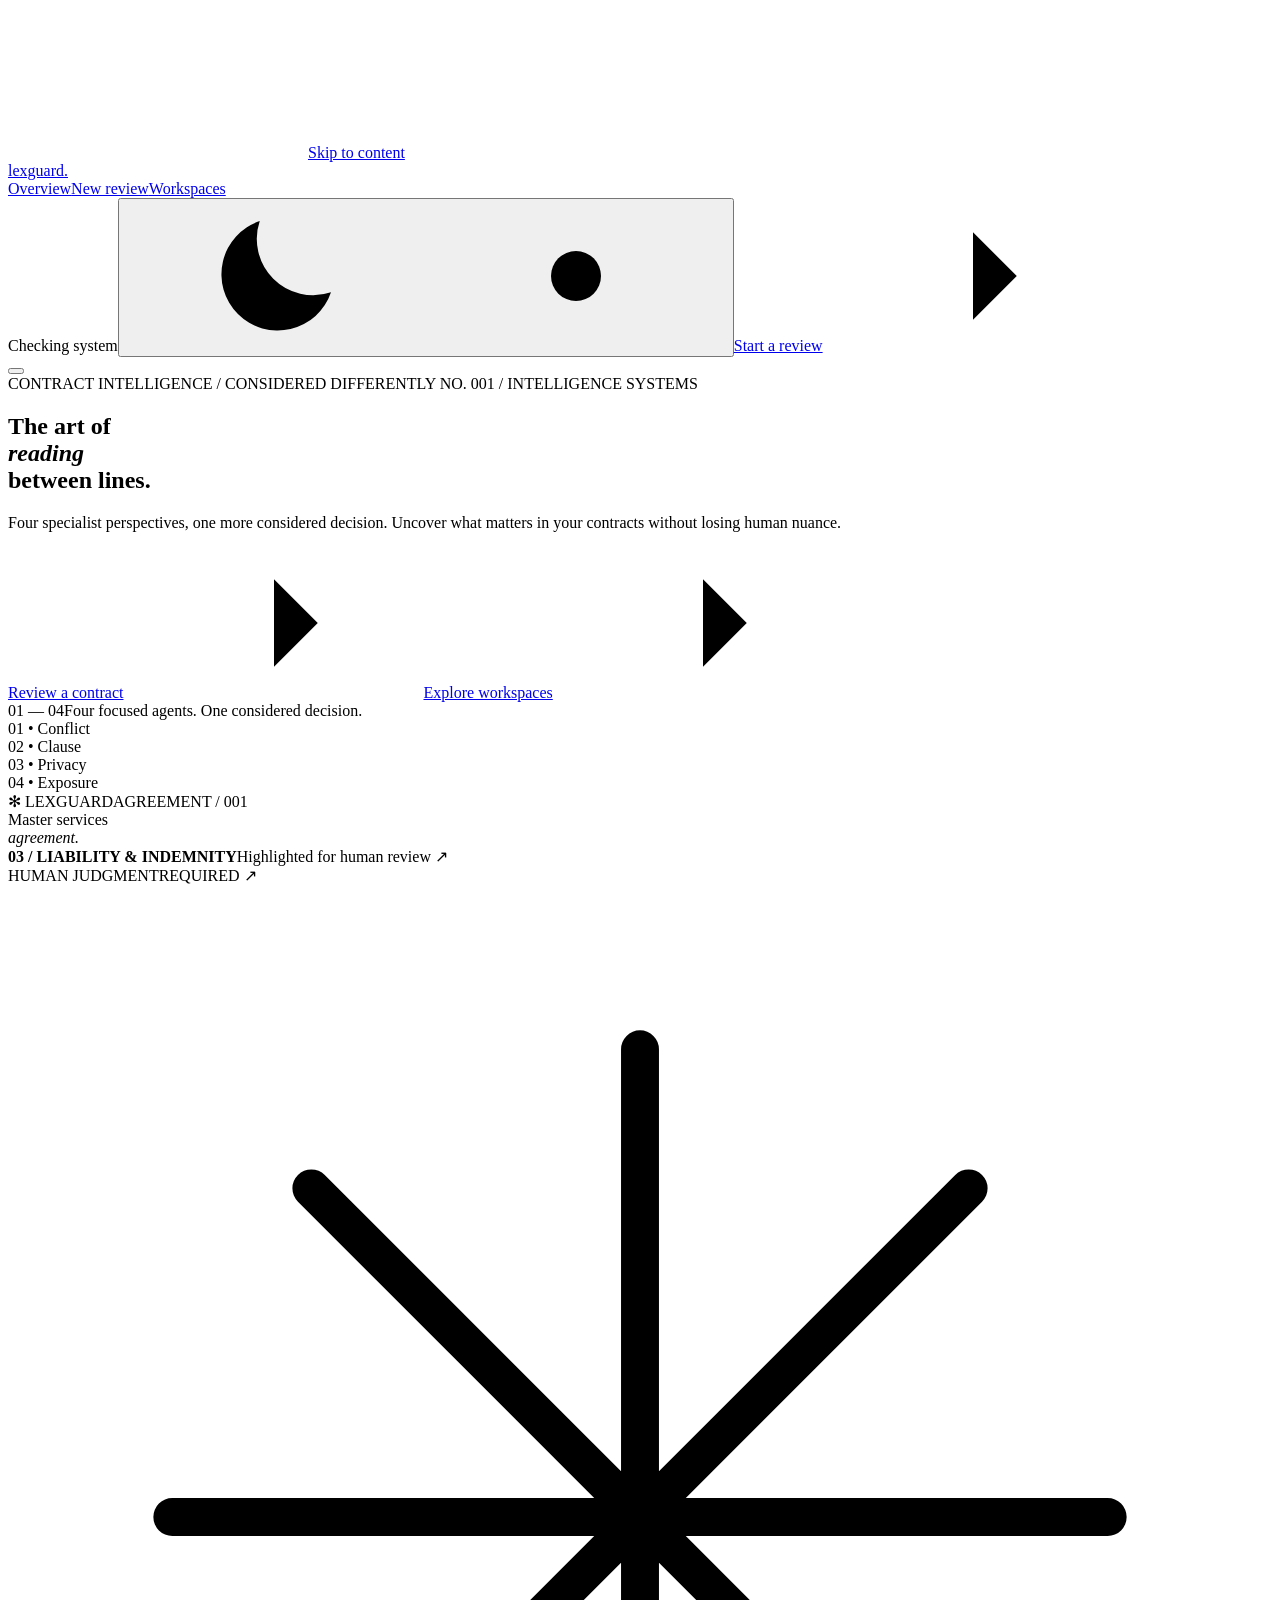
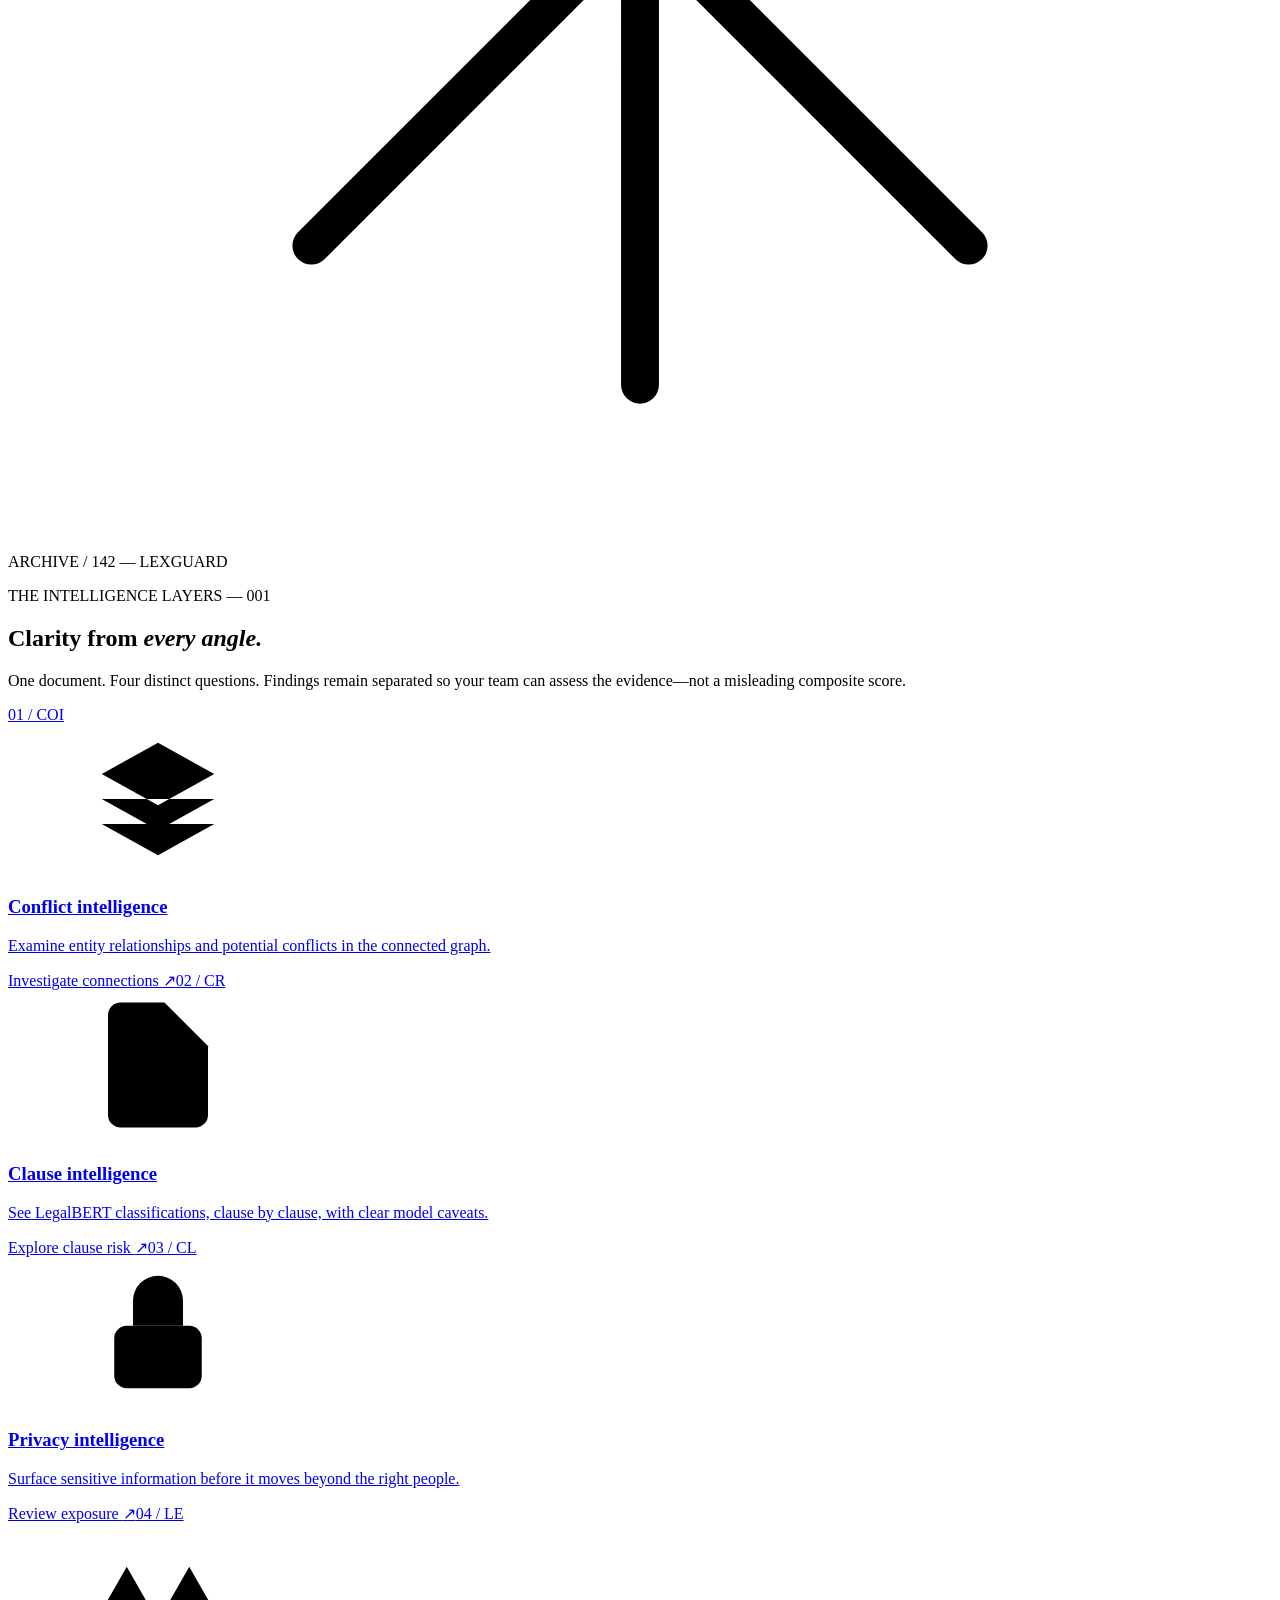
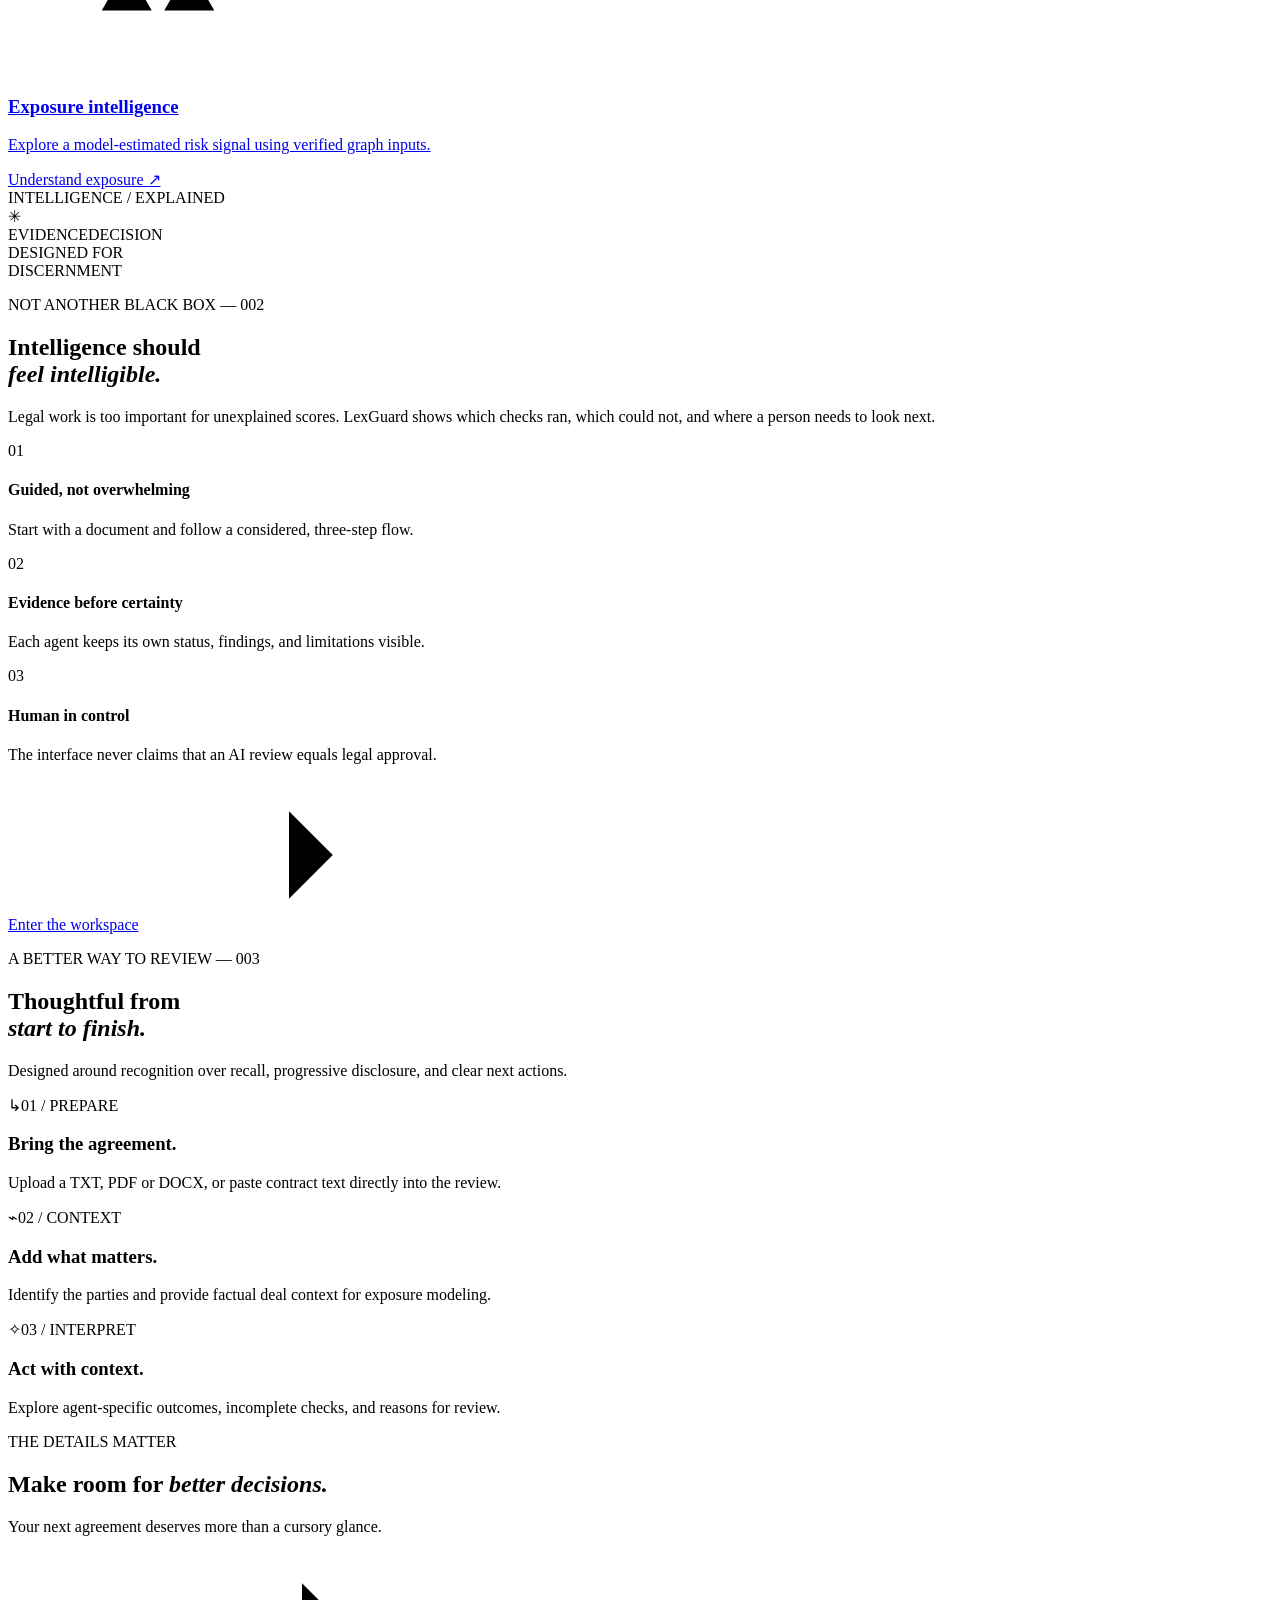
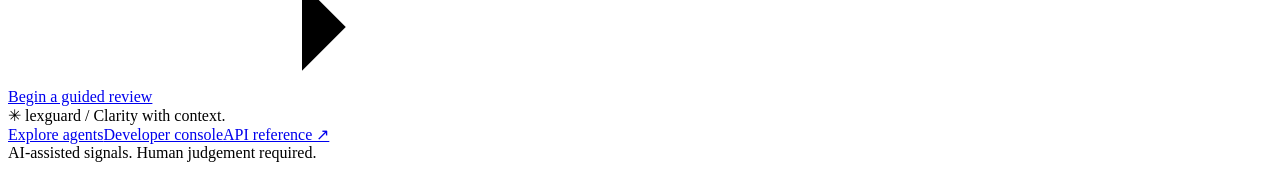
==== web/index.html @ 1002e35b "Import Sem7 LexGuard codebase" ====
<!doctype html><html lang="en" data-theme="dark"><head><meta charset="utf-8"><meta name="viewport" content="width=device-width, initial-scale=1"><meta name="description" content="LexGuard helps legal teams review contracts through specialist conflict, clause, confidentiality, and litigation signals."><meta name="theme-color" content="#141311"><title>Clarity for every contract · LexGuard</title><link rel="preconnect" href="https://fonts.googleapis.com"><link rel="preconnect" href="https://fonts.gstatic.com" crossorigin><link href="https://fonts.googleapis.com/css2?family=DM+Sans:wght@400;500;600;700&family=Instrument+Serif:ital@0;1&display=swap" rel="stylesheet"><link rel="stylesheet" href="/static/styles.css"><script>(function(){try{var t=localStorage.getItem('lexguard-theme');document.documentElement.dataset.theme=t==='light'||t==='dark'?t:(matchMedia('(prefers-color-scheme: light)').matches?'light':'dark')}catch(e){}})();</script><script src="/static/app.js" defer></script><link rel="stylesheet" href="/static/atelier.css"><script src="/static/atelier-motion.js" defer></script></head><body data-page="home"><svg class="icon-defs" xmlns="http://www.w3.org/2000/svg" aria-hidden="true"><symbol id="i-arrow" viewBox="0 0 24 24"><path d="M5 12h14m-7-7 7 7-7 7"/></symbol><symbol id="i-arrow-up" viewBox="0 0 24 24"><path d="M7 17 17 7M7 7h10v10"/></symbol><symbol id="i-moon" viewBox="0 0 24 24"><path d="M20.8 14.6A9 9 0 0 1 9.4 3.2 9 9 0 1 0 20.8 14.6Z"/></symbol><symbol id="i-sun" viewBox="0 0 24 24"><circle cx="12" cy="12" r="4"/><path d="M12 2v2m0 16v2M2 12h2m16 0h2M4.9 4.9l1.4 1.4m11.4 11.4 1.4 1.4m0-14.2-1.4 1.4M6.3 17.7l-1.4 1.4"/></symbol><symbol id="i-shield" viewBox="0 0 24 24"><path d="m12 2 8 4v6c0 5.1-3.2 8.5-8 10-4.8-1.5-8-4.9-8-10V6l8-4Z"/><path d="m9 12 2 2 4-4"/></symbol><symbol id="i-layers" viewBox="0 0 24 24"><path d="m12 3 9 5-9 5-9-5 9-5Zm-9 9 9 5 9-5M3 16l9 5 9-5"/></symbol><symbol id="i-lock" viewBox="0 0 24 24"><rect x="5" y="11" width="14" height="10" rx="2"/><path d="M8 11V7a4 4 0 0 1 8 0v4"/></symbol><symbol id="i-scale" viewBox="0 0 24 24"><path d="M12 3v18m-8-3h16M5 7h14M7 7l-4 7h8L7 7Zm10 0-4 7h8l-4-7Z"/></symbol><symbol id="i-file" viewBox="0 0 24 24"><path d="M13 2H6a2 2 0 0 0-2 2v16a2 2 0 0 0 2 2h12a2 2 0 0 0 2-2V9l-7-7Z"/><path d="M13 2v7h7M8 14h8M8 18h6"/></symbol><symbol id="i-upload" viewBox="0 0 24 24"><path d="M12 16V3m-5 5 5-5 5 5M4 16v4h16v-4"/></symbol><symbol id="i-check" viewBox="0 0 24 24"><path d="m4 12 5 5L20 6"/></symbol><symbol id="i-alert" viewBox="0 0 24 24"><path d="m12 3 10 18H2L12 3Zm0 7v4m0 4h.01"/></symbol><symbol id="i-chevron" viewBox="0 0 24 24"><path d="m6 9 6 6 6-6"/></symbol><symbol id="i-download" viewBox="0 0 24 24"><path d="M12 3v13m-5-5 5 5 5-5M4 18v3h16v-3"/></symbol><symbol id="i-x" viewBox="0 0 24 24"><path d="M5 5l14 14M19 5 5 19"/></symbol><symbol id="i-refresh" viewBox="0 0 24 24"><path d="M20 8a8 8 0 1 0 1 7m-1-7V3m0 5h-5"/></symbol></svg><a class="skip-link" href="#main">Skip to content</a><header class="site-header"><div class="shell header-inner"><a class="brand" href="/" aria-label="LexGuard home"><span class="brand-mark"><span></span></span><span>lexguard<span class="brand-point">.</span></span></a><nav class="desktop-nav" aria-label="Primary navigation"><a href="/" class="nav-link active" aria-current=page>Overview</a><a href="/review" class="nav-link " >New review</a><a href="/workspaces" class="nav-link " >Workspaces</a></nav><div class="header-actions"><span class="live-chip" title="Actual API readiness"><span class="live-dot"></span><span data-system-label>Checking system</span></span><button class="theme-switch" type="button" data-theme-toggle aria-label="Toggle dark and light theme" title="Change theme"><svg class="icon" aria-hidden="true"><use href="#i-moon"></use></svg><svg class="icon" aria-hidden="true"><use href="#i-sun"></use></svg></button><a class="btn btn-small btn-outline" href="/review">Start a review<svg class="icon" aria-hidden="true"><use href="#i-arrow"></use></svg></a></div><button class="menu-toggle" type="button" data-menu-toggle aria-controls="mobile-nav" aria-expanded="false" aria-label="Toggle menu"><span></span><span></span><span></span></button></div><nav id="mobile-nav" class="mobile-nav" aria-label="Mobile navigation" hidden><a href="/">Overview</a><a href="/review">New review</a><a href="/workspaces">Workspaces</a><a href="/results">Latest results</a><a href="/advanced">Developer console</a></nav></header><main id="main"><section class="hero"><div class="hero-grid shell"><div class="hero-copy"><div class="eyebrow"><span class="eyebrow-line"></span> CONTRACT INTELLIGENCE / CONSIDERED DIFFERENTLY <span class="serial">NO. 001 / INTELLIGENCE SYSTEMS</span></div><h1>The art of<br><em>reading</em><br><span class="hero-light">between lines.</span></h1><p class="hero-lede">Four specialist perspectives, one more considered decision. Uncover what matters in your contracts without losing human nuance.</p><div class="hero-actions"><a class="btn btn-primary" href="/review">Review a contract<svg class="icon" aria-hidden="true"><use href="#i-arrow"></use></svg></a><a class="btn btn-quiet" href="/workspaces">Explore workspaces<svg class="icon" aria-hidden="true"><use href="#i-arrow"></use></svg></a></div><div class="hero-bottom"><div class="rule-line"></div><span class="micro-index">01 — 04</span><span>Four focused agents. One considered decision.</span></div></div><div class="hero-art" role="img" aria-label="Illustrative agreement with a highlighted liability clause and four specialist lenses">
<div class="halo halo-one" aria-hidden="true"></div><div class="halo halo-two" aria-hidden="true"></div>
<div class="hero-orb" aria-hidden="true"></div>
<div class="orbit-label orbit-a">01 <span>&bull;</span> Conflict</div><div class="orbit-label orbit-b">02 <span>&bull;</span> Clause</div><div class="orbit-label orbit-c">03 <span>&bull;</span> Privacy</div><div class="orbit-label orbit-d">04 <span>&bull;</span> Exposure</div>
<div class="floating-sheet">
<div class="sheet-head"><span class="sheet-brand">&#10043; LEXGUARD</span><span>AGREEMENT / 001</span></div>
<div class="sheet-title">Master services<br><i>agreement.</i></div>
<div class="paper-rule"></div><div class="sheet-line w94"></div><div class="sheet-line w76"></div><div class="sheet-line w89"></div><div class="sheet-line w65"></div>
<div class="paper-analysis"><div><strong>03 / LIABILITY &amp; INDEMNITY</strong><span>Highlighted for human review &#8599;</span></div></div>
<div class="sheet-line w94"></div><div class="sheet-line w82"></div><div class="sheet-line w60"></div>
<div class="paper-footer"><span>HUMAN JUDGMENT</span><span>REQUIRED &#8599;</span></div>
</div>
<div class="hero-glass" aria-hidden="true"><svg viewBox="0 0 100 100" fill="none" xmlns="http://www.w3.org/2000/svg"><path d="M50 13v74M13 50h74M24 24l52 52M76 24 24 76" stroke="currentColor" stroke-width="3" stroke-linecap="round"/></svg></div>
</div></div><div class="hero-side-index">ARCHIVE / 142 — LEXGUARD</div></section>
<section class="section section-lenses shell" id="capabilities"><div class="section-intro"><div><p class="kicker">THE INTELLIGENCE LAYERS <span>— 001</span></p><h2>Clarity from <em>every angle.</em></h2></div><p>One document. Four distinct questions. Findings remain separated so your team can assess the evidence—not a misleading composite score.</p></div><div class="lens-grid"><a class="lens-card" href="/tools/conflicts"><span class="lens-number">01 / COI</span><div class="lens-icon"><svg class="icon" aria-hidden="true"><use href="#i-layers"></use></svg></div><h3>Conflict intelligence</h3><p>Examine entity relationships and potential conflicts in the connected graph.</p><span class="link-line">Investigate connections <span>↗</span></span></a><a class="lens-card" href="/tools/clauses"><span class="lens-number">02 / CR</span><div class="lens-icon"><svg class="icon" aria-hidden="true"><use href="#i-file"></use></svg></div><h3>Clause intelligence</h3><p>See LegalBERT classifications, clause by clause, with clear model caveats.</p><span class="link-line">Explore clause risk <span>↗</span></span></a><a class="lens-card" href="/tools/confidentiality"><span class="lens-number">03 / CL</span><div class="lens-icon"><svg class="icon" aria-hidden="true"><use href="#i-lock"></use></svg></div><h3>Privacy intelligence</h3><p>Surface sensitive information before it moves beyond the right people.</p><span class="link-line">Review exposure <span>↗</span></span></a><a class="lens-card" href="/tools/litigation"><span class="lens-number">04 / LE</span><div class="lens-icon"><svg class="icon" aria-hidden="true"><use href="#i-scale"></use></svg></div><h3>Exposure intelligence</h3><p>Explore a model-estimated risk signal using verified graph inputs.</p><span class="link-line">Understand exposure <span>↗</span></span></a></div></section>
<section class="feature-band"><div class="shell feature-layout"><div class="feature-art"><div class="feature-art-caption">INTELLIGENCE / EXPLAINED</div><div class="feature-target"><div class="target-ring ring-one"></div><div class="target-ring ring-two"></div><div class="target-ring ring-three"></div><div class="target-cross">✳</div><span class="target-axis target-top">EVIDENCE</span><span class="target-axis target-bottom">DECISION</span></div><div class="feature-seal">DESIGNED FOR<br>DISCERNMENT</div></div><div class="feature-copy"><p class="kicker">NOT ANOTHER BLACK BOX — 002</p><h2>Intelligence should<br><em>feel intelligible.</em></h2><p>Legal work is too important for unexplained scores. LexGuard shows which checks ran, which could not, and where a person needs to look next.</p><div class="feature-list"><div><span>01</span><div><h4>Guided, not overwhelming</h4><p>Start with a document and follow a considered, three-step flow.</p></div></div><div><span>02</span><div><h4>Evidence before certainty</h4><p>Each agent keeps its own status, findings, and limitations visible.</p></div></div><div><span>03</span><div><h4>Human in control</h4><p>The interface never claims that an AI review equals legal approval.</p></div></div></div><a class="btn btn-outline" href="/workspaces">Enter the workspace<svg class="icon" aria-hidden="true"><use href="#i-arrow"></use></svg></a></div></div></section>
<section class="section shell journey"><div class="section-intro"><div><p class="kicker">A BETTER WAY TO REVIEW — 003</p><h2>Thoughtful from<br><em>start to finish.</em></h2></div><p>Designed around recognition over recall, progressive disclosure, and clear next actions.</p></div><div class="journey-steps"><div class="journey-step"><span class="step-symbol">↳</span><span class="step-index">01 / PREPARE</span><h3>Bring the agreement.</h3><p>Upload a TXT, PDF or DOCX, or paste contract text directly into the review.</p></div><div class="journey-step"><span class="step-symbol">⌁</span><span class="step-index">02 / CONTEXT</span><h3>Add what matters.</h3><p>Identify the parties and provide factual deal context for exposure modeling.</p></div><div class="journey-step"><span class="step-symbol">✧</span><span class="step-index">03 / INTERPRET</span><h3>Act with context.</h3><p>Explore agent-specific outcomes, incomplete checks, and reasons for review.</p></div></div></section><section class="cta-section"><div class="shell cta-inner"><div><p class="kicker">THE DETAILS MATTER</p><h2>Make room for <em>better decisions.</em></h2><p>Your next agreement deserves more than a cursory glance.</p></div><a class="btn btn-bright" href="/review">Begin a guided review<svg class="icon" aria-hidden="true"><use href="#i-arrow"></use></svg></a></div></section></main><footer class="site-footer"><div class="shell footer-inner"><div class="footer-brand"><span class="footer-icon">✳</span> lexguard <span class="divider-dot">/</span> Clarity with context.</div><div class="footer-links"><a href="/workspaces">Explore agents</a><a href="/advanced">Developer console</a><a href="/docs" target="_blank" rel="noopener">API reference ↗</a></div><span class="copyright">AI-assisted signals. Human judgement required.</span></div></footer><div id="toast" class="toast" role="status" aria-live="polite" hidden></div></body></html>
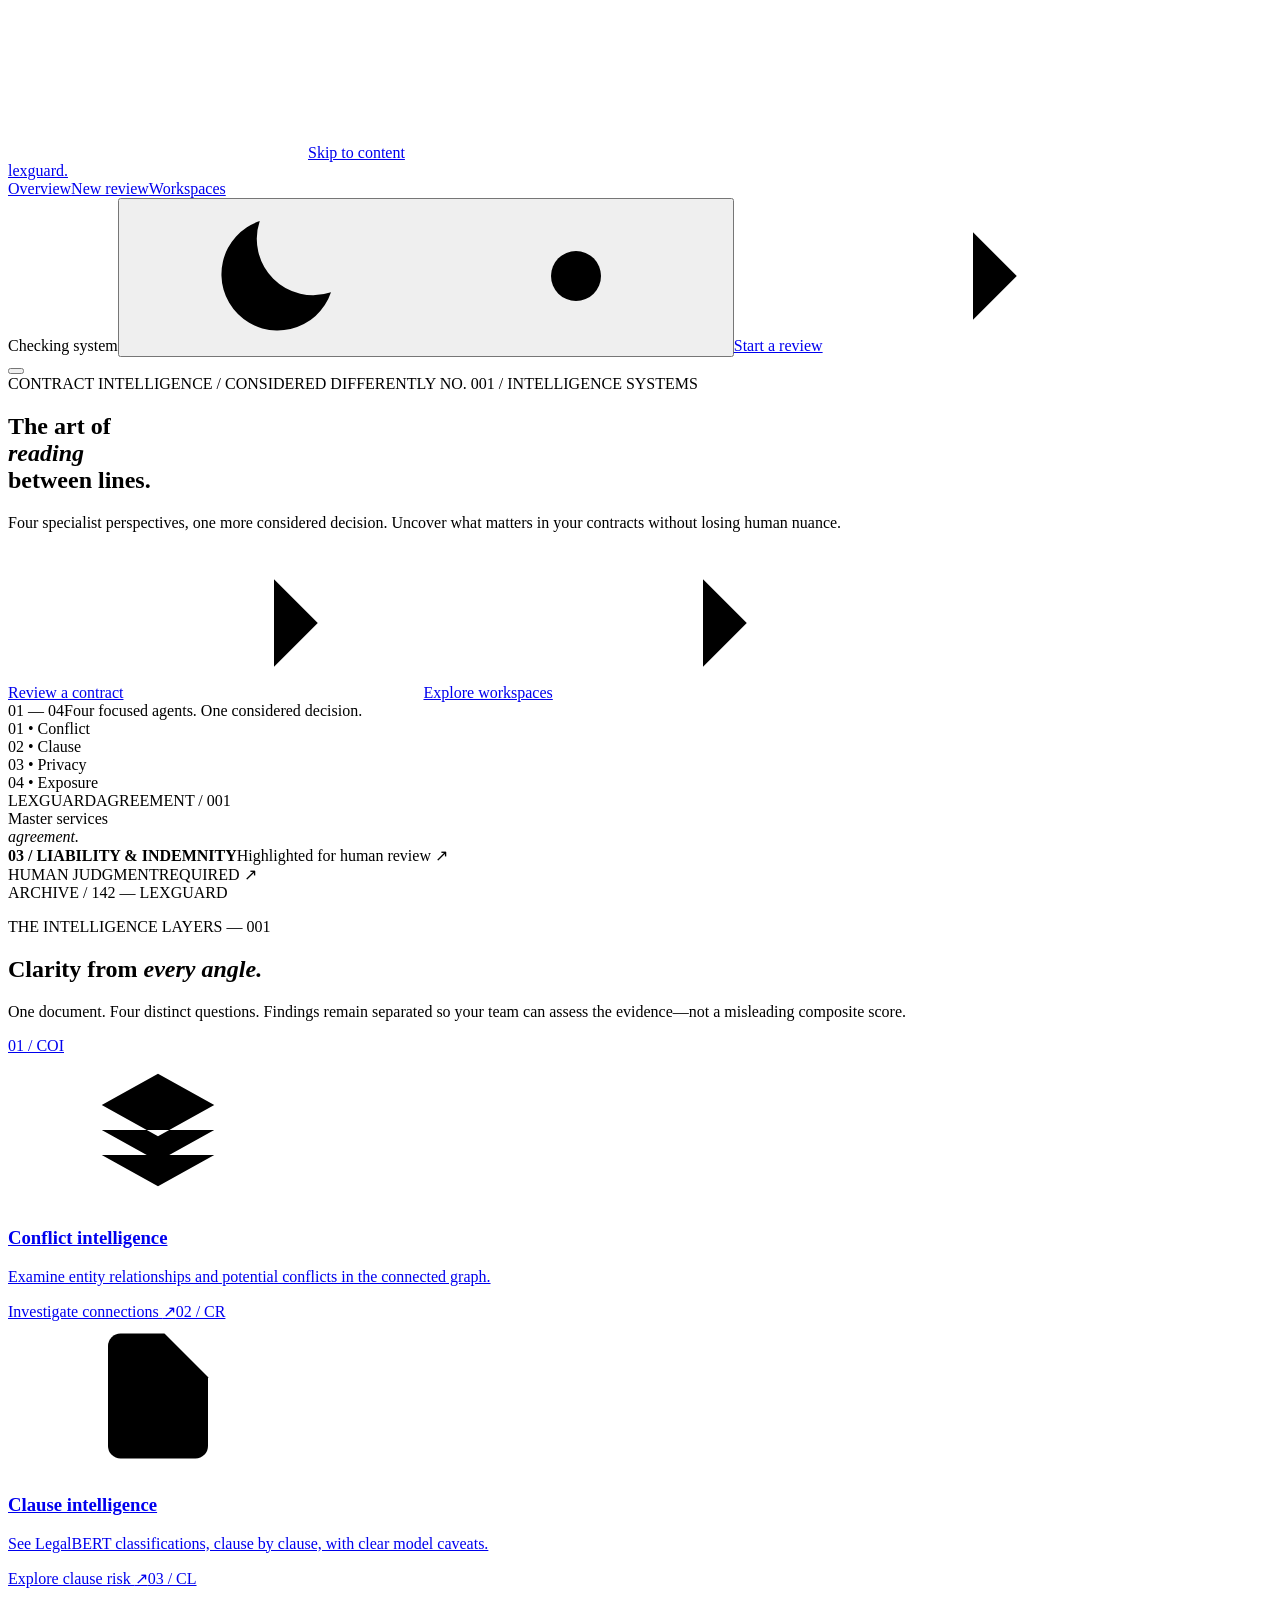
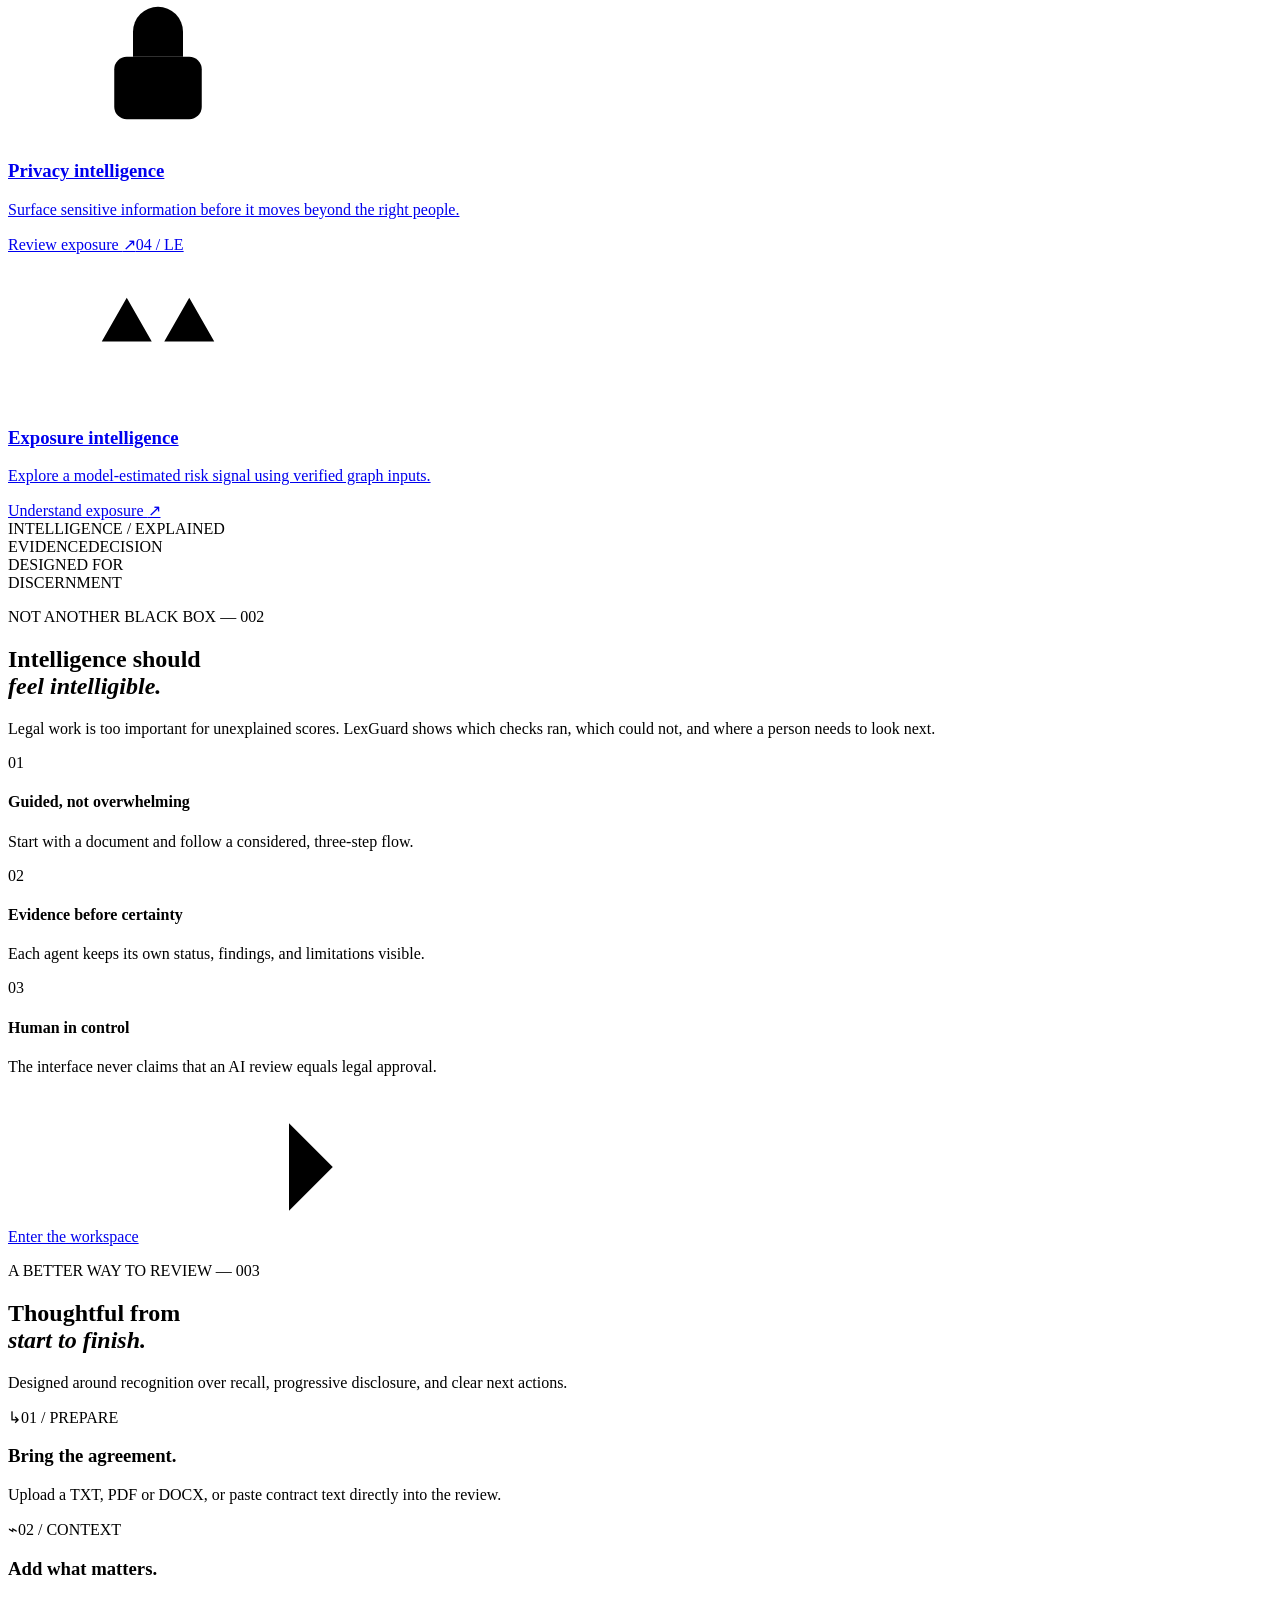
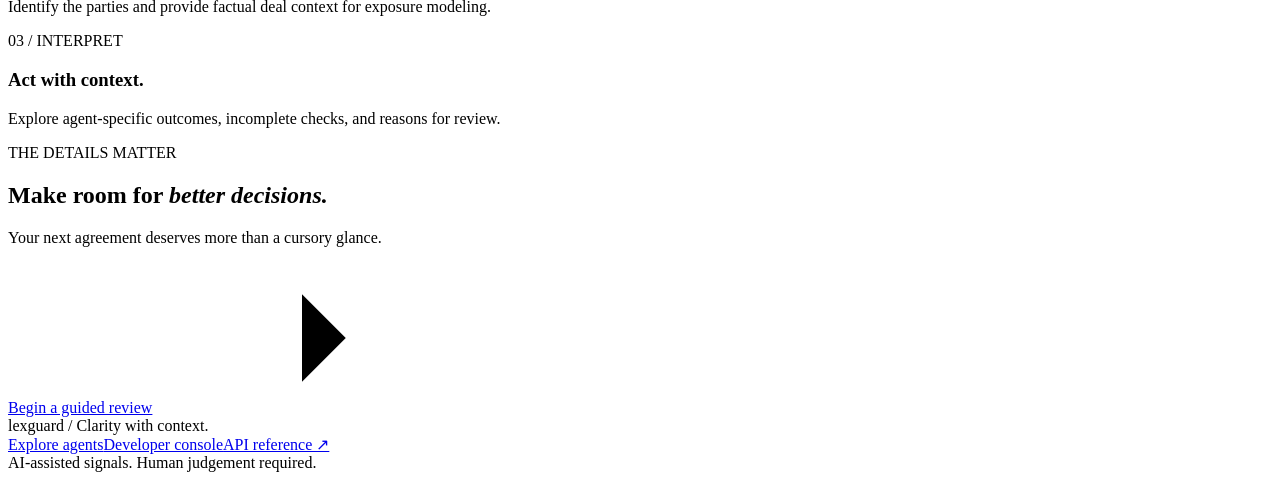
==== commit b7718d25: "updated ui" ====
--- a/web/index.html
+++ b/web/index.html
@@ -1,17 +1,17 @@
-<!doctype html><html lang="en" data-theme="dark"><head><meta charset="utf-8"><meta name="viewport" content="width=device-width, initial-scale=1"><meta name="description" content="LexGuard helps legal teams review contracts through specialist conflict, clause, confidentiality, and litigation signals."><meta name="theme-color" content="#141311"><title>Clarity for every contract · LexGuard</title><link rel="preconnect" href="https://fonts.googleapis.com"><link rel="preconnect" href="https://fonts.gstatic.com" crossorigin><link href="https://fonts.googleapis.com/css2?family=DM+Sans:wght@400;500;600;700&family=Instrument+Serif:ital@0;1&display=swap" rel="stylesheet"><link rel="stylesheet" href="/static/styles.css"><script>(function(){try{var t=localStorage.getItem('lexguard-theme');document.documentElement.dataset.theme=t==='light'||t==='dark'?t:(matchMedia('(prefers-color-scheme: light)').matches?'light':'dark')}catch(e){}})();</script><script src="/static/app.js" defer></script><link rel="stylesheet" href="/static/atelier.css"><script src="/static/atelier-motion.js" defer></script></head><body data-page="home"><svg class="icon-defs" xmlns="http://www.w3.org/2000/svg" aria-hidden="true"><symbol id="i-arrow" viewBox="0 0 24 24"><path d="M5 12h14m-7-7 7 7-7 7"/></symbol><symbol id="i-arrow-up" viewBox="0 0 24 24"><path d="M7 17 17 7M7 7h10v10"/></symbol><symbol id="i-moon" viewBox="0 0 24 24"><path d="M20.8 14.6A9 9 0 0 1 9.4 3.2 9 9 0 1 0 20.8 14.6Z"/></symbol><symbol id="i-sun" viewBox="0 0 24 24"><circle cx="12" cy="12" r="4"/><path d="M12 2v2m0 16v2M2 12h2m16 0h2M4.9 4.9l1.4 1.4m11.4 11.4 1.4 1.4m0-14.2-1.4 1.4M6.3 17.7l-1.4 1.4"/></symbol><symbol id="i-shield" viewBox="0 0 24 24"><path d="m12 2 8 4v6c0 5.1-3.2 8.5-8 10-4.8-1.5-8-4.9-8-10V6l8-4Z"/><path d="m9 12 2 2 4-4"/></symbol><symbol id="i-layers" viewBox="0 0 24 24"><path d="m12 3 9 5-9 5-9-5 9-5Zm-9 9 9 5 9-5M3 16l9 5 9-5"/></symbol><symbol id="i-lock" viewBox="0 0 24 24"><rect x="5" y="11" width="14" height="10" rx="2"/><path d="M8 11V7a4 4 0 0 1 8 0v4"/></symbol><symbol id="i-scale" viewBox="0 0 24 24"><path d="M12 3v18m-8-3h16M5 7h14M7 7l-4 7h8L7 7Zm10 0-4 7h8l-4-7Z"/></symbol><symbol id="i-file" viewBox="0 0 24 24"><path d="M13 2H6a2 2 0 0 0-2 2v16a2 2 0 0 0 2 2h12a2 2 0 0 0 2-2V9l-7-7Z"/><path d="M13 2v7h7M8 14h8M8 18h6"/></symbol><symbol id="i-upload" viewBox="0 0 24 24"><path d="M12 16V3m-5 5 5-5 5 5M4 16v4h16v-4"/></symbol><symbol id="i-check" viewBox="0 0 24 24"><path d="m4 12 5 5L20 6"/></symbol><symbol id="i-alert" viewBox="0 0 24 24"><path d="m12 3 10 18H2L12 3Zm0 7v4m0 4h.01"/></symbol><symbol id="i-chevron" viewBox="0 0 24 24"><path d="m6 9 6 6 6-6"/></symbol><symbol id="i-download" viewBox="0 0 24 24"><path d="M12 3v13m-5-5 5 5 5-5M4 18v3h16v-3"/></symbol><symbol id="i-x" viewBox="0 0 24 24"><path d="M5 5l14 14M19 5 5 19"/></symbol><symbol id="i-refresh" viewBox="0 0 24 24"><path d="M20 8a8 8 0 1 0 1 7m-1-7V3m0 5h-5"/></symbol></svg><a class="skip-link" href="#main">Skip to content</a><header class="site-header"><div class="shell header-inner"><a class="brand" href="/" aria-label="LexGuard home"><span class="brand-mark"><span></span></span><span>lexguard<span class="brand-point">.</span></span></a><nav class="desktop-nav" aria-label="Primary navigation"><a href="/" class="nav-link active" aria-current=page>Overview</a><a href="/review" class="nav-link " >New review</a><a href="/workspaces" class="nav-link " >Workspaces</a></nav><div class="header-actions"><span class="live-chip" title="Actual API readiness"><span class="live-dot"></span><span data-system-label>Checking system</span></span><button class="theme-switch" type="button" data-theme-toggle aria-label="Toggle dark and light theme" title="Change theme"><svg class="icon" aria-hidden="true"><use href="#i-moon"></use></svg><svg class="icon" aria-hidden="true"><use href="#i-sun"></use></svg></button><a class="btn btn-small btn-outline" href="/review">Start a review<svg class="icon" aria-hidden="true"><use href="#i-arrow"></use></svg></a></div><button class="menu-toggle" type="button" data-menu-toggle aria-controls="mobile-nav" aria-expanded="false" aria-label="Toggle menu"><span></span><span></span><span></span></button></div><nav id="mobile-nav" class="mobile-nav" aria-label="Mobile navigation" hidden><a href="/">Overview</a><a href="/review">New review</a><a href="/workspaces">Workspaces</a><a href="/results">Latest results</a><a href="/advanced">Developer console</a></nav></header><main id="main"><section class="hero"><div class="hero-grid shell"><div class="hero-copy"><div class="eyebrow"><span class="eyebrow-line"></span> CONTRACT INTELLIGENCE / CONSIDERED DIFFERENTLY <span class="serial">NO. 001 / INTELLIGENCE SYSTEMS</span></div><h1>The art of<br><em>reading</em><br><span class="hero-light">between lines.</span></h1><p class="hero-lede">Four specialist perspectives, one more considered decision. Uncover what matters in your contracts without losing human nuance.</p><div class="hero-actions"><a class="btn btn-primary" href="/review">Review a contract<svg class="icon" aria-hidden="true"><use href="#i-arrow"></use></svg></a><a class="btn btn-quiet" href="/workspaces">Explore workspaces<svg class="icon" aria-hidden="true"><use href="#i-arrow"></use></svg></a></div><div class="hero-bottom"><div class="rule-line"></div><span class="micro-index">01 — 04</span><span>Four focused agents. One considered decision.</span></div></div><div class="hero-art" role="img" aria-label="Illustrative agreement with a highlighted liability clause and four specialist lenses">
+<!doctype html><html lang="en" data-theme="dark"><head><meta charset="utf-8"><meta name="viewport" content="width=device-width, initial-scale=1"><meta name="description" content="LexGuard helps legal teams review contracts through specialist conflict, clause, confidentiality, and litigation signals."><meta name="theme-color" content="#141311"><title>Clarity for every contract · LexGuard</title><link rel="preconnect" href="https://fonts.googleapis.com"><link rel="preconnect" href="https://fonts.gstatic.com" crossorigin><link href="https://fonts.googleapis.com/css2?family=DM+Sans:wght@400;500;600;700&display=swap" rel="stylesheet"><link rel="stylesheet" href="/static/styles.css"><script>(function(){try{var t=localStorage.getItem('lexguard-theme');document.documentElement.dataset.theme=t==='light'||t==='dark'?t:(matchMedia('(prefers-color-scheme: light)').matches?'light':'dark')}catch(e){}})();</script><script src="/static/app.js" defer></script><link rel="stylesheet" href="/static/atelier.css"><script src="/static/atelier-motion.js" defer></script></head><body data-page="home"><svg class="icon-defs" xmlns="http://www.w3.org/2000/svg" aria-hidden="true"><symbol id="i-arrow" viewBox="0 0 24 24"><path d="M5 12h14m-7-7 7 7-7 7"/></symbol><symbol id="i-arrow-up" viewBox="0 0 24 24"><path d="M7 17 17 7M7 7h10v10"/></symbol><symbol id="i-moon" viewBox="0 0 24 24"><path d="M20.8 14.6A9 9 0 0 1 9.4 3.2 9 9 0 1 0 20.8 14.6Z"/></symbol><symbol id="i-sun" viewBox="0 0 24 24"><circle cx="12" cy="12" r="4"/><path d="M12 2v2m0 16v2M2 12h2m16 0h2M4.9 4.9l1.4 1.4m11.4 11.4 1.4 1.4m0-14.2-1.4 1.4M6.3 17.7l-1.4 1.4"/></symbol><symbol id="i-shield" viewBox="0 0 24 24"><path d="m12 2 8 4v6c0 5.1-3.2 8.5-8 10-4.8-1.5-8-4.9-8-10V6l8-4Z"/><path d="m9 12 2 2 4-4"/></symbol><symbol id="i-layers" viewBox="0 0 24 24"><path d="m12 3 9 5-9 5-9-5 9-5Zm-9 9 9 5 9-5M3 16l9 5 9-5"/></symbol><symbol id="i-lock" viewBox="0 0 24 24"><rect x="5" y="11" width="14" height="10" rx="2"/><path d="M8 11V7a4 4 0 0 1 8 0v4"/></symbol><symbol id="i-scale" viewBox="0 0 24 24"><path d="M12 3v18m-8-3h16M5 7h14M7 7l-4 7h8L7 7Zm10 0-4 7h8l-4-7Z"/></symbol><symbol id="i-file" viewBox="0 0 24 24"><path d="M13 2H6a2 2 0 0 0-2 2v16a2 2 0 0 0 2 2h12a2 2 0 0 0 2-2V9l-7-7Z"/><path d="M13 2v7h7M8 14h8M8 18h6"/></symbol><symbol id="i-upload" viewBox="0 0 24 24"><path d="M12 16V3m-5 5 5-5 5 5M4 16v4h16v-4"/></symbol><symbol id="i-check" viewBox="0 0 24 24"><path d="m4 12 5 5L20 6"/></symbol><symbol id="i-alert" viewBox="0 0 24 24"><path d="m12 3 10 18H2L12 3Zm0 7v4m0 4h.01"/></symbol><symbol id="i-chevron" viewBox="0 0 24 24"><path d="m6 9 6 6 6-6"/></symbol><symbol id="i-download" viewBox="0 0 24 24"><path d="M12 3v13m-5-5 5 5 5-5M4 18v3h16v-3"/></symbol><symbol id="i-x" viewBox="0 0 24 24"><path d="M5 5l14 14M19 5 5 19"/></symbol><symbol id="i-refresh" viewBox="0 0 24 24"><path d="M20 8a8 8 0 1 0 1 7m-1-7V3m0 5h-5"/></symbol></svg><a class="skip-link" href="#main">Skip to content</a><header class="site-header"><div class="shell header-inner"><a class="brand" href="/" aria-label="LexGuard home"><span class="logo-mark" aria-hidden="true"></span><span>lexguard<span class="brand-point">.</span></span></a><nav class="desktop-nav" aria-label="Primary navigation"><a href="/" class="nav-link active" aria-current=page>Overview</a><a href="/review" class="nav-link " >New review</a><a href="/workspaces" class="nav-link " >Workspaces</a></nav><div class="header-actions"><span class="live-chip" title="Actual API readiness"><span class="live-dot"></span><span data-system-label>Checking system</span></span><button class="theme-switch" type="button" data-theme-toggle aria-label="Toggle dark and light theme" title="Change theme"><svg class="icon" aria-hidden="true"><use href="#i-moon"></use></svg><svg class="icon" aria-hidden="true"><use href="#i-sun"></use></svg></button><a class="btn btn-small btn-outline" href="/review">Start a review<svg class="icon" aria-hidden="true"><use href="#i-arrow"></use></svg></a></div><button class="menu-toggle" type="button" data-menu-toggle aria-controls="mobile-nav" aria-expanded="false" aria-label="Toggle menu"><span></span><span></span><span></span></button></div><nav id="mobile-nav" class="mobile-nav" aria-label="Mobile navigation" hidden><a href="/">Overview</a><a href="/review">New review</a><a href="/workspaces">Workspaces</a><a href="/results">Latest results</a><a href="/advanced">Developer console</a></nav></header><main id="main"><section class="hero"><div class="hero-grid shell"><div class="hero-copy"><div class="eyebrow"><span class="eyebrow-line"></span> CONTRACT INTELLIGENCE / CONSIDERED DIFFERENTLY <span class="serial">NO. 001 / INTELLIGENCE SYSTEMS</span></div><h1>The art of<br><em>reading</em><br><span class="hero-light">between lines.</span></h1><p class="hero-lede">Four specialist perspectives, one more considered decision. Uncover what matters in your contracts without losing human nuance.</p><div class="hero-actions"><a class="btn btn-primary" href="/review">Review a contract<svg class="icon" aria-hidden="true"><use href="#i-arrow"></use></svg></a><a class="btn btn-quiet" href="/workspaces">Explore workspaces<svg class="icon" aria-hidden="true"><use href="#i-arrow"></use></svg></a></div><div class="hero-bottom"><div class="rule-line"></div><span class="micro-index">01 — 04</span><span>Four focused agents. One considered decision.</span></div></div><div class="hero-art" role="img" aria-label="Illustrative agreement with a highlighted liability clause and four specialist lenses">
 <div class="halo halo-one" aria-hidden="true"></div><div class="halo halo-two" aria-hidden="true"></div>
 <div class="hero-orb" aria-hidden="true"></div>
 <div class="orbit-label orbit-a">01 <span>&bull;</span> Conflict</div><div class="orbit-label orbit-b">02 <span>&bull;</span> Clause</div><div class="orbit-label orbit-c">03 <span>&bull;</span> Privacy</div><div class="orbit-label orbit-d">04 <span>&bull;</span> Exposure</div>
 <div class="floating-sheet">
-<div class="sheet-head"><span class="sheet-brand">&#10043; LEXGUARD</span><span>AGREEMENT / 001</span></div>
+<div class="sheet-head"><span class="sheet-brand"><span class="logo-mark" aria-hidden="true"></span> LEXGUARD</span><span>AGREEMENT / 001</span></div>
 <div class="sheet-title">Master services<br><i>agreement.</i></div>
 <div class="paper-rule"></div><div class="sheet-line w94"></div><div class="sheet-line w76"></div><div class="sheet-line w89"></div><div class="sheet-line w65"></div>
 <div class="paper-analysis"><div><strong>03 / LIABILITY &amp; INDEMNITY</strong><span>Highlighted for human review &#8599;</span></div></div>
 <div class="sheet-line w94"></div><div class="sheet-line w82"></div><div class="sheet-line w60"></div>
 <div class="paper-footer"><span>HUMAN JUDGMENT</span><span>REQUIRED &#8599;</span></div>
 </div>
-<div class="hero-glass" aria-hidden="true"><svg viewBox="0 0 100 100" fill="none" xmlns="http://www.w3.org/2000/svg"><path d="M50 13v74M13 50h74M24 24l52 52M76 24 24 76" stroke="currentColor" stroke-width="3" stroke-linecap="round"/></svg></div>
+<div class="hero-glass" aria-hidden="true"><span class="logo-mark"></span></div>
 </div></div><div class="hero-side-index">ARCHIVE / 142 — LEXGUARD</div></section>
 <section class="section section-lenses shell" id="capabilities"><div class="section-intro"><div><p class="kicker">THE INTELLIGENCE LAYERS <span>— 001</span></p><h2>Clarity from <em>every angle.</em></h2></div><p>One document. Four distinct questions. Findings remain separated so your team can assess the evidence—not a misleading composite score.</p></div><div class="lens-grid"><a class="lens-card" href="/tools/conflicts"><span class="lens-number">01 / COI</span><div class="lens-icon"><svg class="icon" aria-hidden="true"><use href="#i-layers"></use></svg></div><h3>Conflict intelligence</h3><p>Examine entity relationships and potential conflicts in the connected graph.</p><span class="link-line">Investigate connections <span>↗</span></span></a><a class="lens-card" href="/tools/clauses"><span class="lens-number">02 / CR</span><div class="lens-icon"><svg class="icon" aria-hidden="true"><use href="#i-file"></use></svg></div><h3>Clause intelligence</h3><p>See LegalBERT classifications, clause by clause, with clear model caveats.</p><span class="link-line">Explore clause risk <span>↗</span></span></a><a class="lens-card" href="/tools/confidentiality"><span class="lens-number">03 / CL</span><div class="lens-icon"><svg class="icon" aria-hidden="true"><use href="#i-lock"></use></svg></div><h3>Privacy intelligence</h3><p>Surface sensitive information before it moves beyond the right people.</p><span class="link-line">Review exposure <span>↗</span></span></a><a class="lens-card" href="/tools/litigation"><span class="lens-number">04 / LE</span><div class="lens-icon"><svg class="icon" aria-hidden="true"><use href="#i-scale"></use></svg></div><h3>Exposure intelligence</h3><p>Explore a model-estimated risk signal using verified graph inputs.</p><span class="link-line">Understand exposure <span>↗</span></span></a></div></section>
-<section class="feature-band"><div class="shell feature-layout"><div class="feature-art"><div class="feature-art-caption">INTELLIGENCE / EXPLAINED</div><div class="feature-target"><div class="target-ring ring-one"></div><div class="target-ring ring-two"></div><div class="target-ring ring-three"></div><div class="target-cross">✳</div><span class="target-axis target-top">EVIDENCE</span><span class="target-axis target-bottom">DECISION</span></div><div class="feature-seal">DESIGNED FOR<br>DISCERNMENT</div></div><div class="feature-copy"><p class="kicker">NOT ANOTHER BLACK BOX — 002</p><h2>Intelligence should<br><em>feel intelligible.</em></h2><p>Legal work is too important for unexplained scores. LexGuard shows which checks ran, which could not, and where a person needs to look next.</p><div class="feature-list"><div><span>01</span><div><h4>Guided, not overwhelming</h4><p>Start with a document and follow a considered, three-step flow.</p></div></div><div><span>02</span><div><h4>Evidence before certainty</h4><p>Each agent keeps its own status, findings, and limitations visible.</p></div></div><div><span>03</span><div><h4>Human in control</h4><p>The interface never claims that an AI review equals legal approval.</p></div></div></div><a class="btn btn-outline" href="/workspaces">Enter the workspace<svg class="icon" aria-hidden="true"><use href="#i-arrow"></use></svg></a></div></div></section>
-<section class="section shell journey"><div class="section-intro"><div><p class="kicker">A BETTER WAY TO REVIEW — 003</p><h2>Thoughtful from<br><em>start to finish.</em></h2></div><p>Designed around recognition over recall, progressive disclosure, and clear next actions.</p></div><div class="journey-steps"><div class="journey-step"><span class="step-symbol">↳</span><span class="step-index">01 / PREPARE</span><h3>Bring the agreement.</h3><p>Upload a TXT, PDF or DOCX, or paste contract text directly into the review.</p></div><div class="journey-step"><span class="step-symbol">⌁</span><span class="step-index">02 / CONTEXT</span><h3>Add what matters.</h3><p>Identify the parties and provide factual deal context for exposure modeling.</p></div><div class="journey-step"><span class="step-symbol">✧</span><span class="step-index">03 / INTERPRET</span><h3>Act with context.</h3><p>Explore agent-specific outcomes, incomplete checks, and reasons for review.</p></div></div></section><section class="cta-section"><div class="shell cta-inner"><div><p class="kicker">THE DETAILS MATTER</p><h2>Make room for <em>better decisions.</em></h2><p>Your next agreement deserves more than a cursory glance.</p></div><a class="btn btn-bright" href="/review">Begin a guided review<svg class="icon" aria-hidden="true"><use href="#i-arrow"></use></svg></a></div></section></main><footer class="site-footer"><div class="shell footer-inner"><div class="footer-brand"><span class="footer-icon">✳</span> lexguard <span class="divider-dot">/</span> Clarity with context.</div><div class="footer-links"><a href="/workspaces">Explore agents</a><a href="/advanced">Developer console</a><a href="/docs" target="_blank" rel="noopener">API reference ↗</a></div><span class="copyright">AI-assisted signals. Human judgement required.</span></div></footer><div id="toast" class="toast" role="status" aria-live="polite" hidden></div></body></html>
+<section class="feature-band"><div class="shell feature-layout"><div class="feature-art"><div class="feature-art-caption">INTELLIGENCE / EXPLAINED</div><div class="feature-target"><div class="target-ring ring-one"></div><div class="target-ring ring-two"></div><div class="target-ring ring-three"></div><div class="target-mark logo-mark" aria-hidden="true"></div><span class="target-axis target-top">EVIDENCE</span><span class="target-axis target-bottom">DECISION</span></div><div class="feature-seal">DESIGNED FOR<br>DISCERNMENT</div></div><div class="feature-copy"><p class="kicker">NOT ANOTHER BLACK BOX — 002</p><h2>Intelligence should<br><em>feel intelligible.</em></h2><p>Legal work is too important for unexplained scores. LexGuard shows which checks ran, which could not, and where a person needs to look next.</p><div class="feature-list"><div><span>01</span><div><h4>Guided, not overwhelming</h4><p>Start with a document and follow a considered, three-step flow.</p></div></div><div><span>02</span><div><h4>Evidence before certainty</h4><p>Each agent keeps its own status, findings, and limitations visible.</p></div></div><div><span>03</span><div><h4>Human in control</h4><p>The interface never claims that an AI review equals legal approval.</p></div></div></div><a class="btn btn-outline" href="/workspaces">Enter the workspace<svg class="icon" aria-hidden="true"><use href="#i-arrow"></use></svg></a></div></div></section>
+<section class="section shell journey"><div class="section-intro"><div><p class="kicker">A BETTER WAY TO REVIEW — 003</p><h2>Thoughtful from<br><em>start to finish.</em></h2></div><p>Designed around recognition over recall, progressive disclosure, and clear next actions.</p></div><div class="journey-steps"><div class="journey-step"><span class="step-symbol">↳</span><span class="step-index">01 / PREPARE</span><h3>Bring the agreement.</h3><p>Upload a TXT, PDF or DOCX, or paste contract text directly into the review.</p></div><div class="journey-step"><span class="step-symbol">⌁</span><span class="step-index">02 / CONTEXT</span><h3>Add what matters.</h3><p>Identify the parties and provide factual deal context for exposure modeling.</p></div><div class="journey-step"><span class="step-symbol"><span class="logo-mark" aria-hidden="true"></span></span><span class="step-index">03 / INTERPRET</span><h3>Act with context.</h3><p>Explore agent-specific outcomes, incomplete checks, and reasons for review.</p></div></div></section><section class="cta-section"><div class="shell cta-inner"><div><p class="kicker">THE DETAILS MATTER</p><h2>Make room for <em>better decisions.</em></h2><p>Your next agreement deserves more than a cursory glance.</p></div><a class="btn btn-bright" href="/review">Begin a guided review<svg class="icon" aria-hidden="true"><use href="#i-arrow"></use></svg></a></div></section></main><footer class="site-footer"><div class="shell footer-inner"><div class="footer-brand"><span class="footer-icon logo-mark" aria-hidden="true"></span> lexguard <span class="divider-dot">/</span> Clarity with context.</div><div class="footer-links"><a href="/workspaces">Explore agents</a><a href="/advanced">Developer console</a><a href="/docs" target="_blank" rel="noopener">API reference ↗</a></div><span class="copyright">AI-assisted signals. Human judgement required.</span></div></footer><div id="toast" class="toast" role="status" aria-live="polite" hidden></div></body></html>
